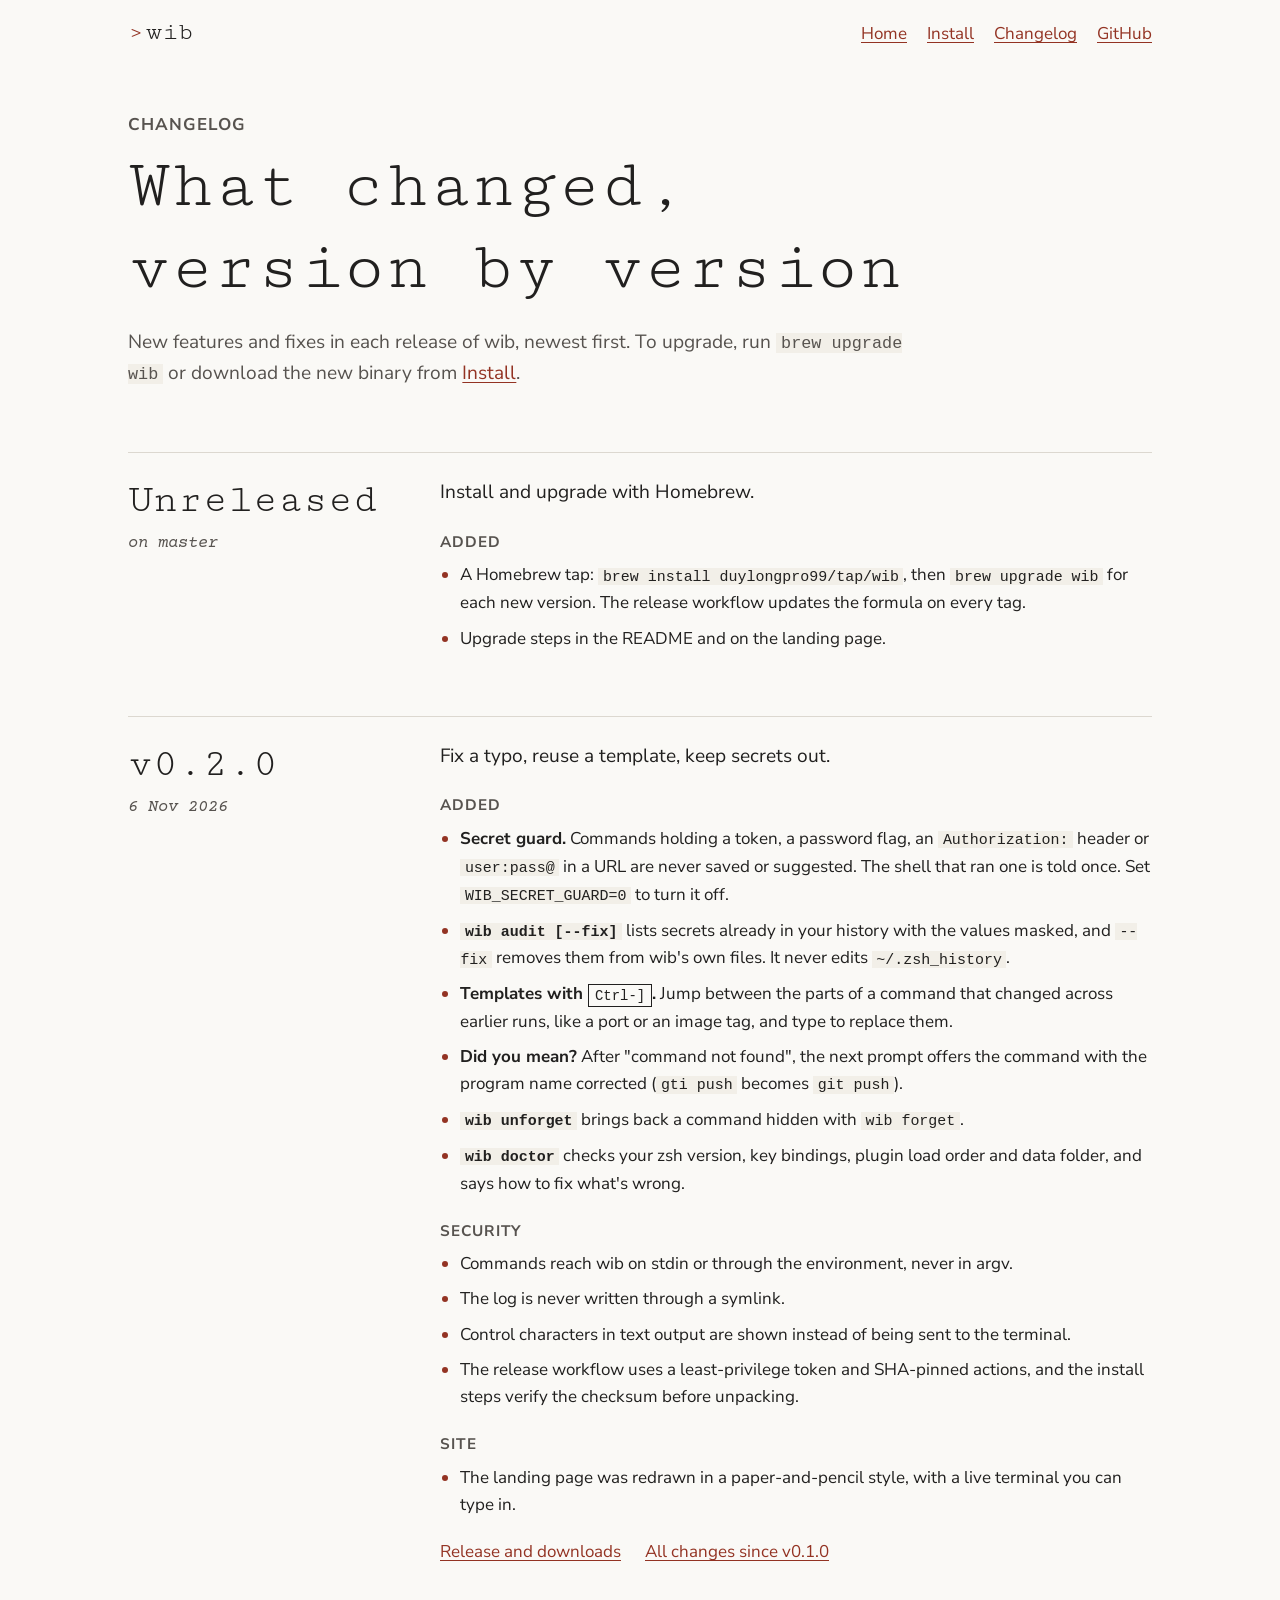
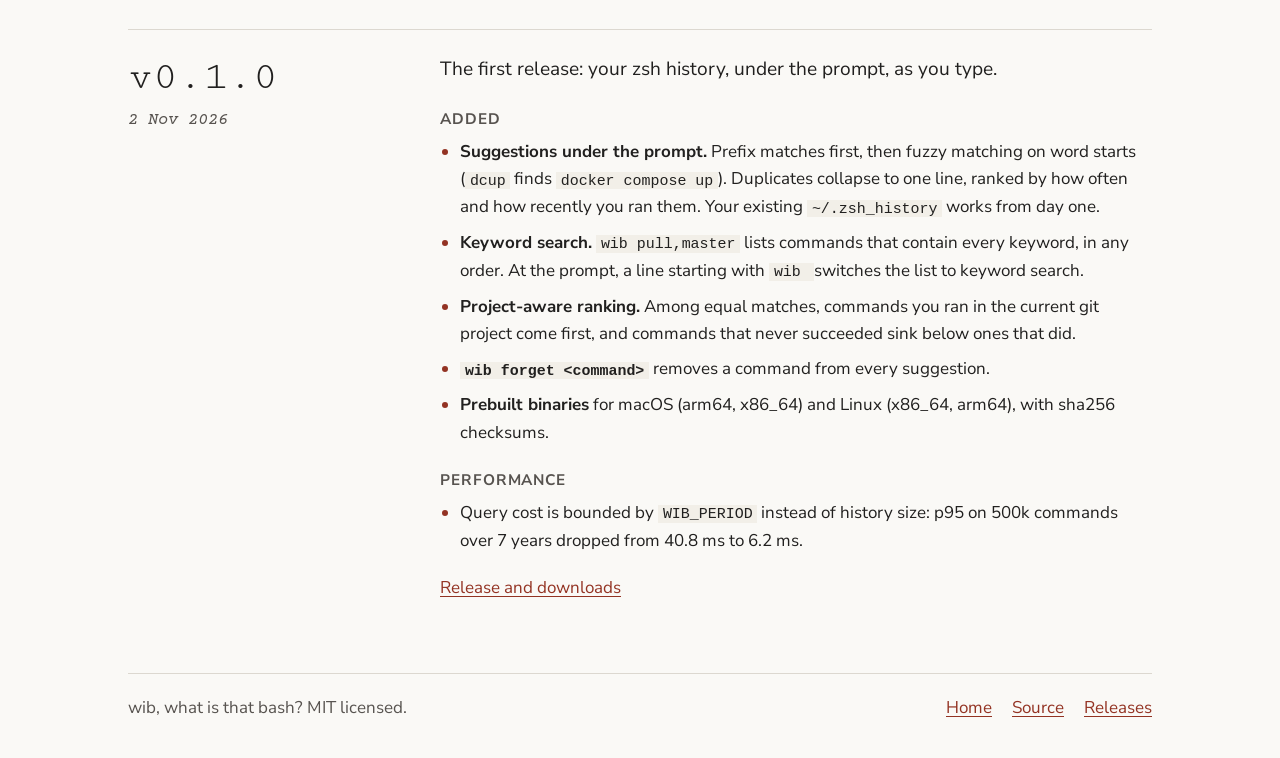
==== site/changelog.html @ 4a357ebd "feat(site): add a changelog page linked from the landing page - site/changelog.html lists the change" ====
<!doctype html>
<html lang="en">
<head>
<meta charset="utf-8">
<meta name="viewport" content="width=device-width, initial-scale=1">
<title>wib · changelog</title>
<meta name="description" content="What changed in each version of wib, the zsh history suggester.">
<meta name="theme-color" content="#faf9f6">
<link rel="icon" href="data:image/svg+xml,%3Csvg xmlns='http://www.w3.org/2000/svg' viewBox='0 0 32 32'%3E%3Crect width='32' height='32' fill='%23faf9f6'/%3E%3Cpath d='M8 11l6 5-6 5' stroke='%2321201f' stroke-width='2.6' fill='none' stroke-linecap='round' stroke-linejoin='round'/%3E%3Cpath d='M17 22h7' stroke='%23933323' stroke-width='2.6' stroke-linecap='round'/%3E%3C/svg%3E">
<link rel="preconnect" href="https://fonts.googleapis.com">
<link rel="preconnect" href="https://fonts.gstatic.com" crossorigin>
<link rel="stylesheet" href="https://fonts.googleapis.com/css2?family=Courier+Prime:ital,wght@1,400&family=Cutive+Mono&family=Nunito+Sans:wght@400;700&display=swap">
<style>
/* Same paper-pencil tokens as index.html */
:root {
  --paper: #faf9f6;
  --ink: #21201f;
  --ink-2: #57534f;
  --red: #933323;
  --rule: #dcd8d0;
  --code: #f2efe8;
  --serif: "Cutive Mono", "Iowan Old Style", Georgia, serif;
  --italic: "Courier Prime", "Iowan Old Style", Georgia, serif;
  --sans: "Nunito Sans", "Avenir Next", "Segoe UI", system-ui, sans-serif;
  --mono: ui-monospace, "SF Mono", Menlo, Consolas, monospace;
  --gutter: clamp(16px, 4vw, 48px);
  --measure: 46rem;
  color-scheme: light;
}
* { box-sizing: border-box; border-radius: 0; }
html { background: var(--paper); color: var(--ink); font: 400 1.0625rem/1.6 var(--sans); -webkit-text-size-adjust: 100%; }
body { margin: 0; background: var(--paper); }
main { max-width: 1120px; margin: 0 auto; padding: 24px var(--gutter) 72px; }
h1, h2, h3 { font-family: var(--serif); font-weight: 400; line-height: 1.15; margin: 0; }
p { margin: 0; text-wrap: pretty; }
a { color: var(--red); text-underline-offset: 0.18em; text-decoration-thickness: 1px; }
a:hover { text-decoration-thickness: 2px; }
a:focus-visible { outline: 2px solid var(--red); outline-offset: 3px; }
code { font-family: var(--mono); font-size: 0.88em; background: var(--code); padding: 0.05em 0.3em; overflow-wrap: anywhere; }
kbd { font: 0.82em/1 var(--mono); padding: 0.2em 0.4em; border: 1px solid var(--ink); background: var(--paper); white-space: nowrap; }
::selection { background: #ead9cf; }

.mast { max-width: 1120px; margin: 0 auto; padding: 20px var(--gutter) 0; display: flex; align-items: baseline; justify-content: space-between; gap: 16px; flex-wrap: wrap; }
.brand { font: 1.5rem/1 var(--serif); color: var(--ink); text-decoration: none; }
.brand b { font-weight: 400; color: var(--red); margin-right: 2px; }
.mast ul { list-style: none; margin: 0; padding: 0; display: flex; gap: 20px; flex-wrap: wrap; }

.top { max-width: var(--measure); margin-top: 40px; }
.kicker { font-weight: 700; letter-spacing: 0.06em; color: var(--ink-2); }
.top h1 { margin-top: 6px; font-size: clamp(2.4rem, 7vw, 4.2rem); }
.lede { margin-top: 18px; color: var(--ink-2); font-size: 1.125rem; }

/* One ruled block per release: version and date on the left, changes on the right */
.release { margin-top: 64px; padding-top: 24px; border-top: 1px solid var(--rule); display: grid; grid-template-columns: minmax(0, 16rem) minmax(0, var(--measure)); gap: 12px 40px; }
.release header h2 { font-size: clamp(1.8rem, 4vw, 2.4rem); }
.release header h2 a { color: inherit; text-decoration: none; }
.release header h2 a:hover { text-decoration: underline; }
.release time, .release .tag { display: block; margin-top: 6px; font-family: var(--italic); font-style: italic; color: var(--ink-2); }
.release .summary { font-size: 1.125rem; }
.release h3 { margin-top: 24px; font: 700 0.9rem/1.4 var(--sans); letter-spacing: 0.06em; color: var(--ink-2); text-transform: uppercase; }
.release ul { margin: 8px 0 0; padding-left: 1.2em; }
.release li { margin-top: 8px; }
.release li::marker { color: var(--red); }
.release .links { margin-top: 20px; display: flex; gap: 8px 24px; flex-wrap: wrap; }
@media (max-width: 720px) { .release { grid-template-columns: minmax(0, 1fr); margin-top: 48px; } }

.foot { max-width: 1120px; margin: 0 auto; padding: 0 var(--gutter) 48px; }
.foot > div { padding-top: 20px; border-top: 1px solid var(--rule); color: var(--ink-2); display: flex; justify-content: space-between; gap: 12px 24px; flex-wrap: wrap; }
.foot ul { list-style: none; margin: 0; padding: 0; display: flex; gap: 20px; flex-wrap: wrap; }
</style>
</head>
<body>
<header class="mast">
  <a class="brand" href="index.html" aria-label="wib home"><b>›</b>wib</a>
  <nav aria-label="Main">
    <ul>
      <li><a href="index.html">Home</a></li>
      <li><a href="index.html#install">Install</a></li>
      <li><a href="changelog.html" aria-current="page">Changelog</a></li>
      <li><a href="https://github.com/duylongpro99/wuts-that-bash">GitHub</a></li>
    </ul>
  </nav>
</header>

<main id="top">
  <header class="top">
    <p class="kicker">CHANGELOG</p>
    <h1>What changed, version by version</h1>
    <p class="lede">New features and fixes in each release of wib, newest first. To upgrade, run <code>brew upgrade wib</code> or download the new binary from <a href="index.html#install">Install</a>.</p>
  </header>

  <!-- New release: copy one <section class="release"> block, put it first, and keep the id as v<version>. -->

  <section class="release" id="unreleased" aria-labelledby="h-unreleased">
    <header>
      <h2 id="h-unreleased"><a href="#unreleased">Unreleased</a></h2>
      <span class="tag">on master</span>
    </header>
    <div>
      <p class="summary">Install and upgrade with Homebrew.</p>
      <h3>Added</h3>
      <ul>
        <li>A Homebrew tap: <code>brew install duylongpro99/tap/wib</code>, then <code>brew upgrade wib</code> for each new version. The release workflow updates the formula on every tag.</li>
        <li>Upgrade steps in the README and on the landing page.</li>
      </ul>
    </div>
  </section>

  <section class="release" id="v0.2.0" aria-labelledby="h-v020">
    <header>
      <h2 id="h-v020"><a href="#v0.2.0">v0.2.0</a></h2>
      <time datetime="2026-11-06">6 Nov 2026</time>
    </header>
    <div>
      <p class="summary">Fix a typo, reuse a template, keep secrets out.</p>
      <h3>Added</h3>
      <ul>
        <li><b>Secret guard.</b> Commands holding a token, a password flag, an <code>Authorization:</code> header or <code>user:pass@</code> in a URL are never saved or suggested. The shell that ran one is told once. Set <code>WIB_SECRET_GUARD=0</code> to turn it off.</li>
        <li><b><code>wib audit [--fix]</code></b> lists secrets already in your history with the values masked, and <code>--fix</code> removes them from wib's own files. It never edits <code>~/.zsh_history</code>.</li>
        <li><b>Templates with <kbd>Ctrl-]</kbd>.</b> Jump between the parts of a command that changed across earlier runs, like a port or an image tag, and type to replace them.</li>
        <li><b>Did you mean?</b> After "command not found", the next prompt offers the command with the program name corrected (<code>gti push</code> becomes <code>git push</code>).</li>
        <li><b><code>wib unforget</code></b> brings back a command hidden with <code>wib forget</code>.</li>
        <li><b><code>wib doctor</code></b> checks your zsh version, key bindings, plugin load order and data folder, and says how to fix what's wrong.</li>
      </ul>
      <h3>Security</h3>
      <ul>
        <li>Commands reach wib on stdin or through the environment, never in argv.</li>
        <li>The log is never written through a symlink.</li>
        <li>Control characters in text output are shown instead of being sent to the terminal.</li>
        <li>The release workflow uses a least-privilege token and SHA-pinned actions, and the install steps verify the checksum before unpacking.</li>
      </ul>
      <h3>Site</h3>
      <ul>
        <li>The landing page was redrawn in a paper-and-pencil style, with a live terminal you can type in.</li>
      </ul>
      <p class="links">
        <a href="https://github.com/duylongpro99/wuts-that-bash/releases/tag/v0.2.0">Release and downloads</a>
        <a href="https://github.com/duylongpro99/wuts-that-bash/compare/v0.1.0...v0.2.0">All changes since v0.1.0</a>
      </p>
    </div>
  </section>

  <section class="release" id="v0.1.0" aria-labelledby="h-v010">
    <header>
      <h2 id="h-v010"><a href="#v0.1.0">v0.1.0</a></h2>
      <time datetime="2026-11-02">2 Nov 2026</time>
    </header>
    <div>
      <p class="summary">The first release: your zsh history, under the prompt, as you type.</p>
      <h3>Added</h3>
      <ul>
        <li><b>Suggestions under the prompt.</b> Prefix matches first, then fuzzy matching on word starts (<code>dcup</code> finds <code>docker compose up</code>). Duplicates collapse to one line, ranked by how often and how recently you ran them. Your existing <code>~/.zsh_history</code> works from day one.</li>
        <li><b>Keyword search.</b> <code>wib pull,master</code> lists commands that contain every keyword, in any order. At the prompt, a line starting with <code>wib </code> switches the list to keyword search.</li>
        <li><b>Project-aware ranking.</b> Among equal matches, commands you ran in the current git project come first, and commands that never succeeded sink below ones that did.</li>
        <li><b><code>wib forget &lt;command&gt;</code></b> removes a command from every suggestion.</li>
        <li><b>Prebuilt binaries</b> for macOS (arm64, x86_64) and Linux (x86_64, arm64), with sha256 checksums.</li>
      </ul>
      <h3>Performance</h3>
      <ul>
        <li>Query cost is bounded by <code>WIB_PERIOD</code> instead of history size: p95 on 500k commands over 7 years dropped from 40.8 ms to 6.2 ms.</li>
      </ul>
      <p class="links">
        <a href="https://github.com/duylongpro99/wuts-that-bash/releases/tag/v0.1.0">Release and downloads</a>
      </p>
    </div>
  </section>
</main>

<footer class="foot">
  <div>
    <span>wib, what is that bash? MIT licensed.</span>
    <ul>
      <li><a href="index.html">Home</a></li>
      <li><a href="https://github.com/duylongpro99/wuts-that-bash">Source</a></li>
      <li><a href="https://github.com/duylongpro99/wuts-that-bash/releases">Releases</a></li>
    </ul>
  </div>
</footer>
</body>
</html>
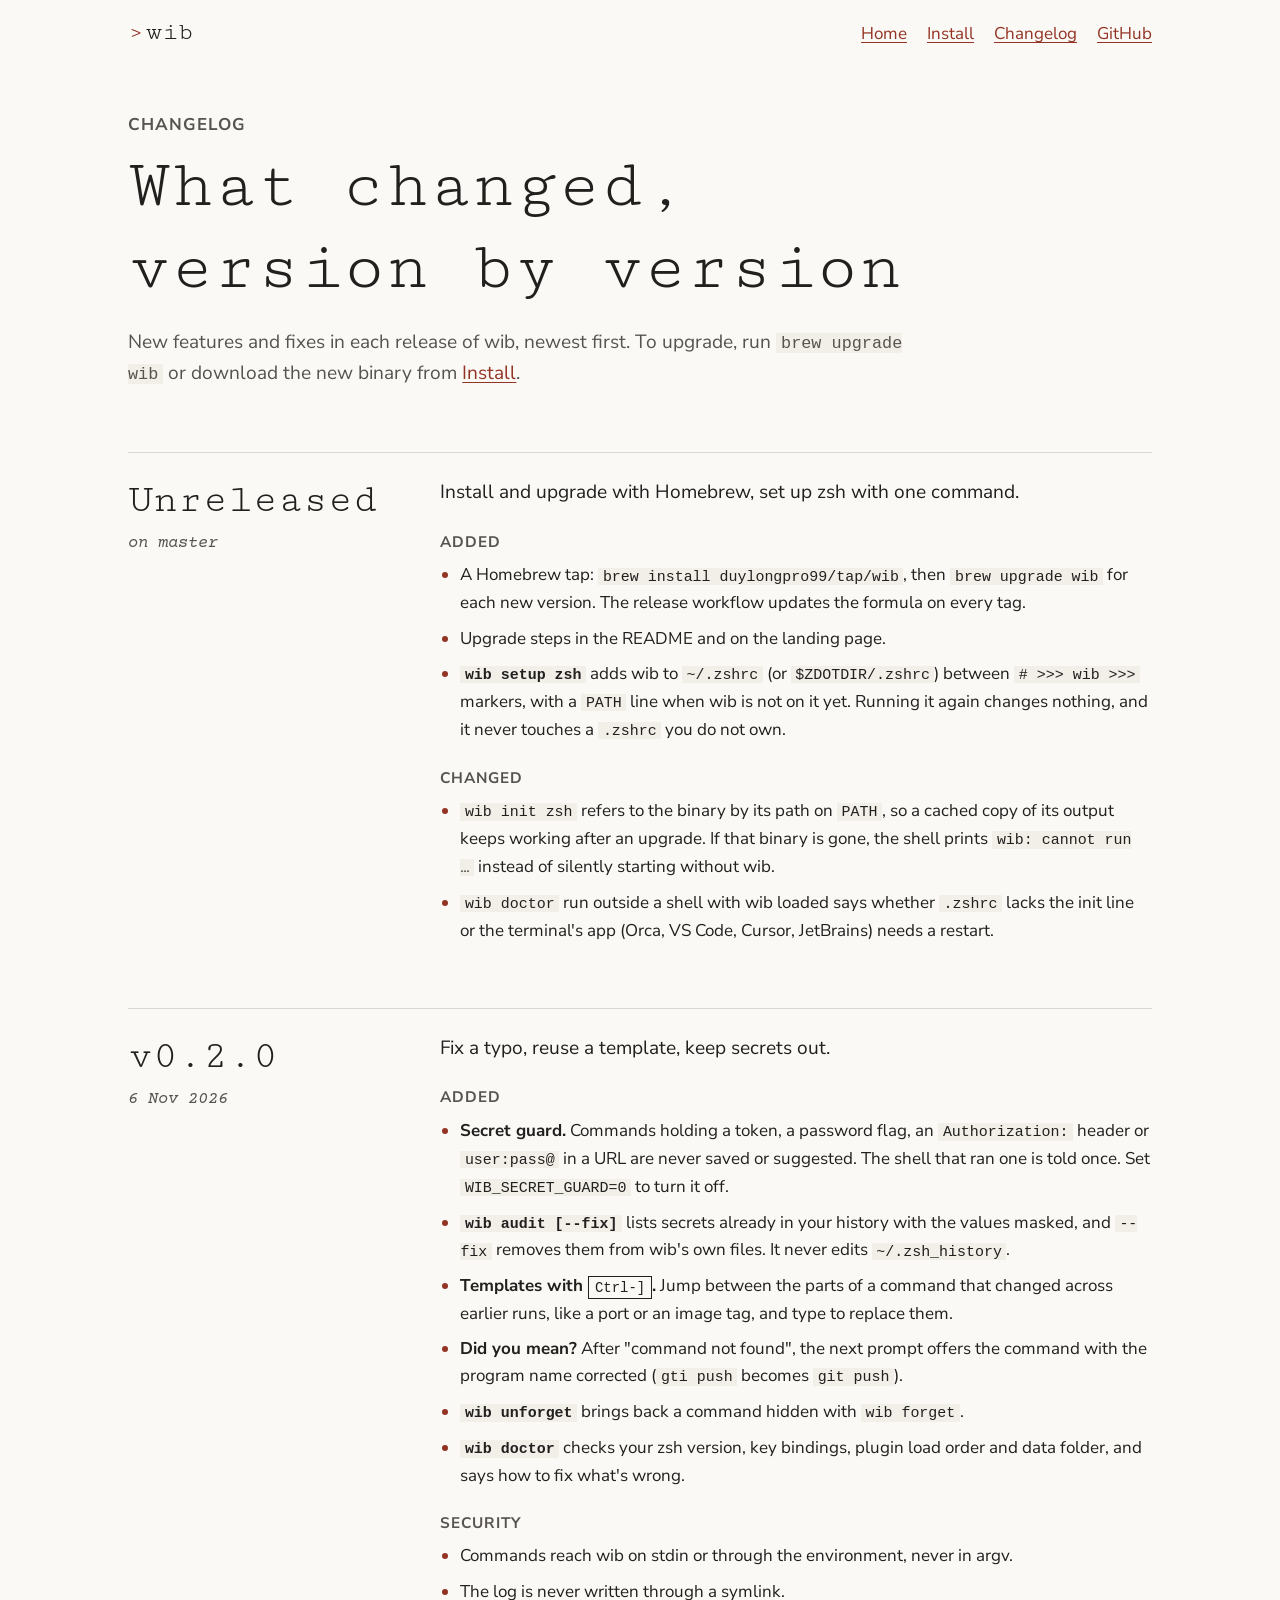
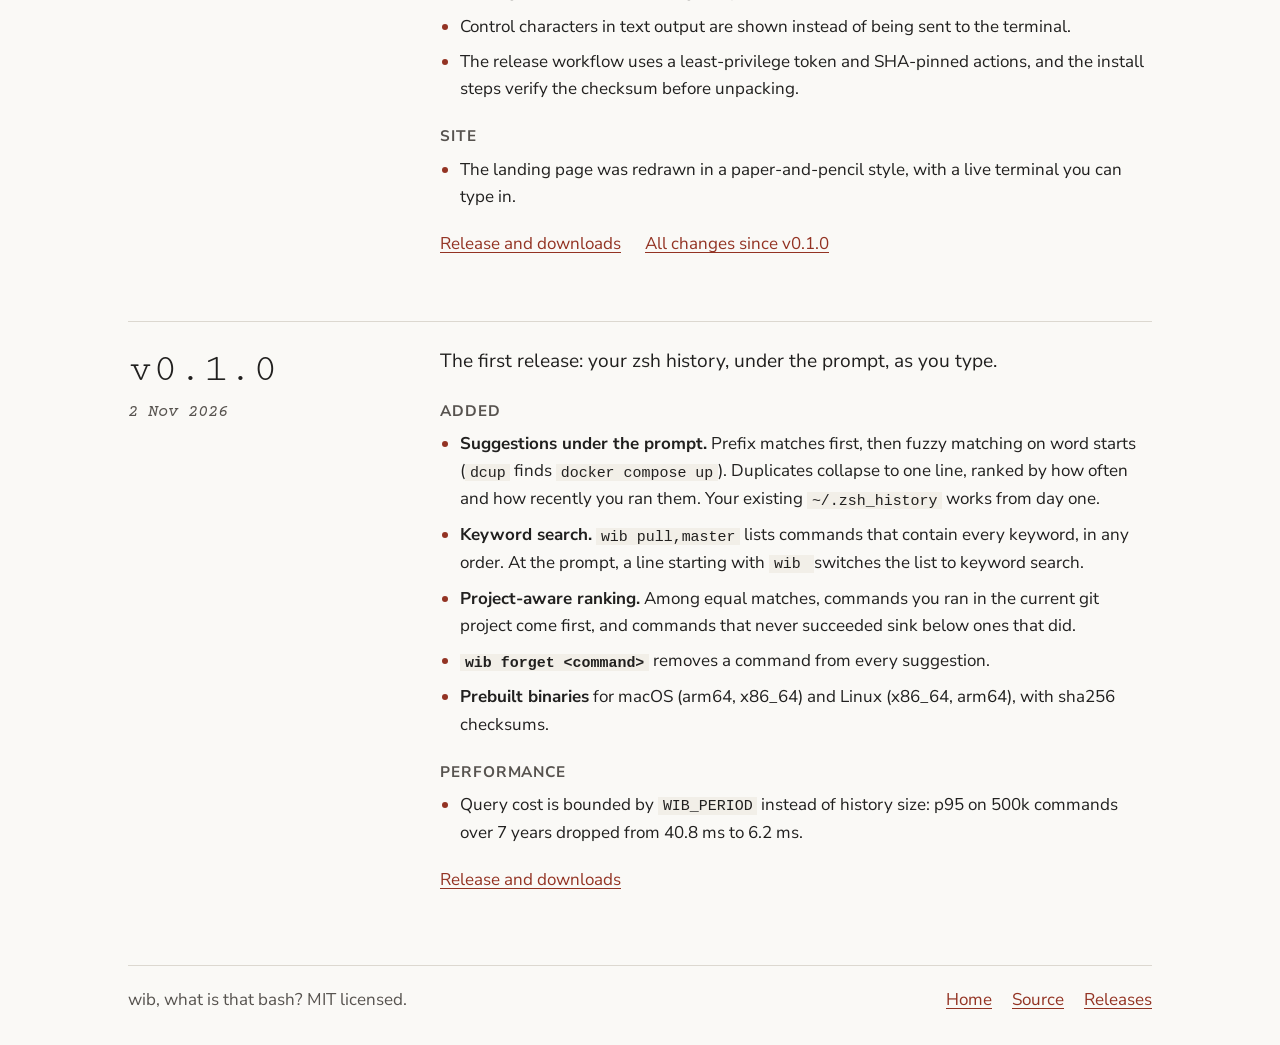
==== commit 08ade6e0: "feat(setup): add wib setup zsh and report a shell that has not loaded wib - wib setup zsh appends a " ====
--- a/site/changelog.html
+++ b/site/changelog.html
@@ -97,11 +97,17 @@
       <span class="tag">on master</span>
     </header>
     <div>
-      <p class="summary">Install and upgrade with Homebrew.</p>
+      <p class="summary">Install and upgrade with Homebrew, set up zsh with one command.</p>
       <h3>Added</h3>
       <ul>
         <li>A Homebrew tap: <code>brew install duylongpro99/tap/wib</code>, then <code>brew upgrade wib</code> for each new version. The release workflow updates the formula on every tag.</li>
         <li>Upgrade steps in the README and on the landing page.</li>
+        <li><b><code>wib setup zsh</code></b> adds wib to <code>~/.zshrc</code> (or <code>$ZDOTDIR/.zshrc</code>) between <code># &gt;&gt;&gt; wib &gt;&gt;&gt;</code> markers, with a <code>PATH</code> line when wib is not on it yet. Running it again changes nothing, and it never touches a <code>.zshrc</code> you do not own.</li>
+      </ul>
+      <h3>Changed</h3>
+      <ul>
+        <li><code>wib init zsh</code> refers to the binary by its path on <code>PATH</code>, so a cached copy of its output keeps working after an upgrade. If that binary is gone, the shell prints <code>wib: cannot run …</code> instead of silently starting without wib.</li>
+        <li><code>wib doctor</code> run outside a shell with wib loaded says whether <code>.zshrc</code> lacks the init line or the terminal's app (Orca, VS Code, Cursor, JetBrains) needs a restart.</li>
       </ul>
     </div>
   </section>
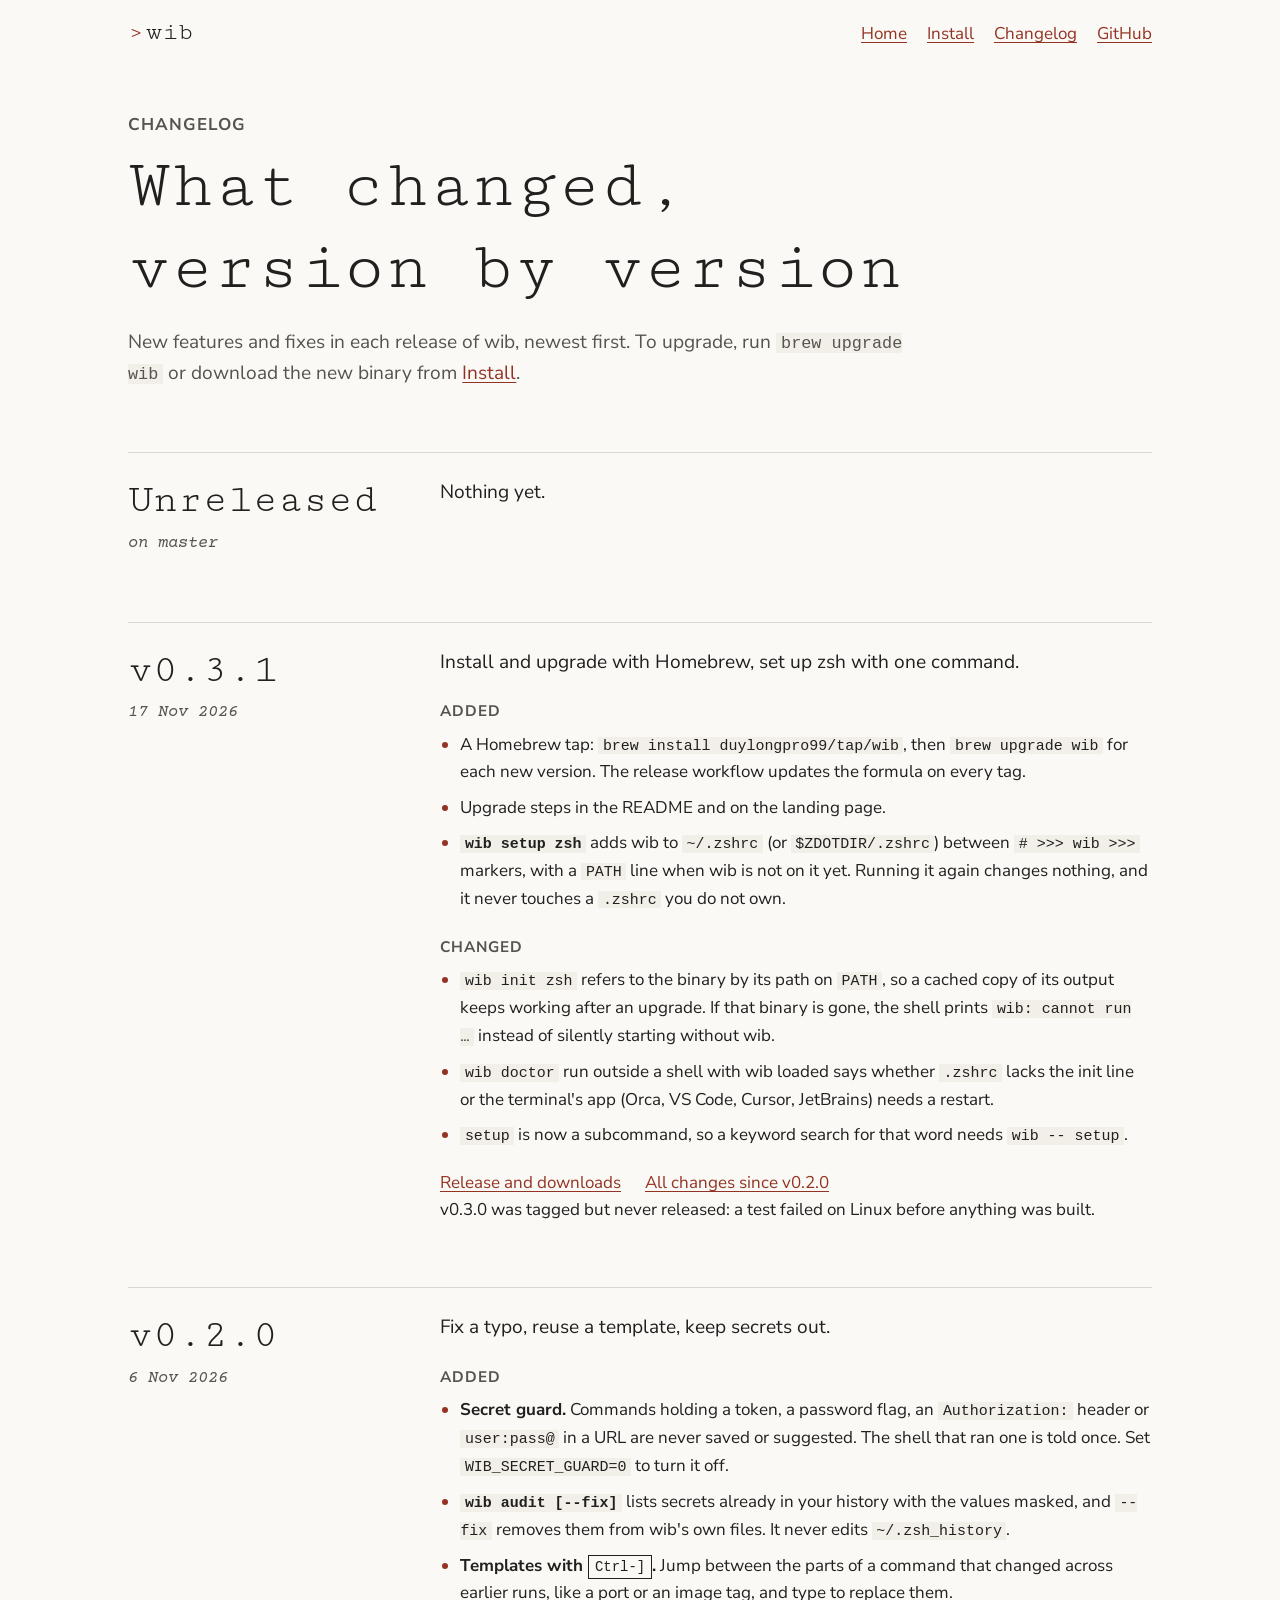
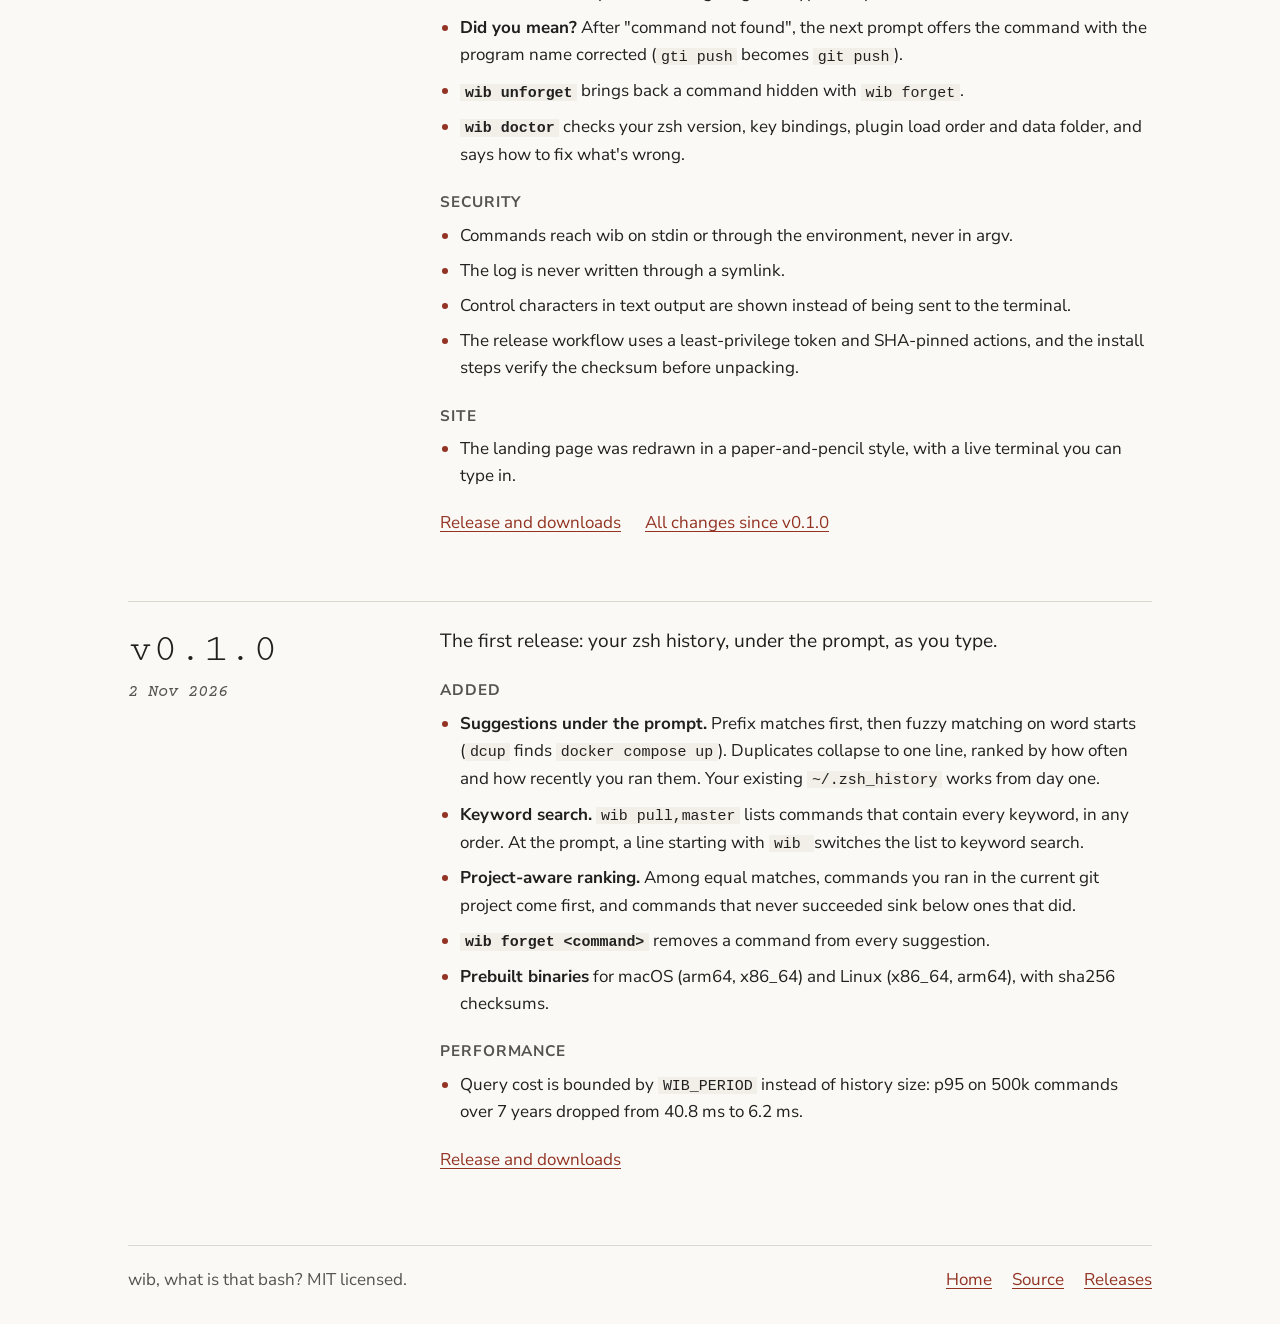
==== commit 18613331: "docs(site): link release v0.3.1 Co-Authored-By: Claude Opus 5.5 <noreply@anthropic.com>" ====
--- a/site/changelog.html
+++ b/site/changelog.html
@@ -97,6 +97,16 @@
       <span class="tag">on master</span>
     </header>
     <div>
+      <p class="summary">Nothing yet.</p>
+    </div>
+  </section>
+
+  <section class="release" id="v0.3.1" aria-labelledby="h-v031">
+    <header>
+      <h2 id="h-v031"><a href="#v0.3.1">v0.3.1</a></h2>
+      <time datetime="2026-11-17">17 Nov 2026</time>
+    </header>
+    <div>
       <p class="summary">Install and upgrade with Homebrew, set up zsh with one command.</p>
       <h3>Added</h3>
       <ul>
@@ -108,7 +118,13 @@
       <ul>
         <li><code>wib init zsh</code> refers to the binary by its path on <code>PATH</code>, so a cached copy of its output keeps working after an upgrade. If that binary is gone, the shell prints <code>wib: cannot run …</code> instead of silently starting without wib.</li>
         <li><code>wib doctor</code> run outside a shell with wib loaded says whether <code>.zshrc</code> lacks the init line or the terminal's app (Orca, VS Code, Cursor, JetBrains) needs a restart.</li>
-      </ul>
+        <li><code>setup</code> is now a subcommand, so a keyword search for that word needs <code>wib -- setup</code>.</li>
+      </ul>
+      <p class="links">
+        <a href="https://github.com/duylongpro99/wuts-that-bash/releases/tag/v0.3.1">Release and downloads</a>
+        <a href="https://github.com/duylongpro99/wuts-that-bash/compare/v0.2.0...v0.3.1">All changes since v0.2.0</a>
+      </p>
+      <p>v0.3.0 was tagged but never released: a test failed on Linux before anything was built.</p>
     </div>
   </section>
 
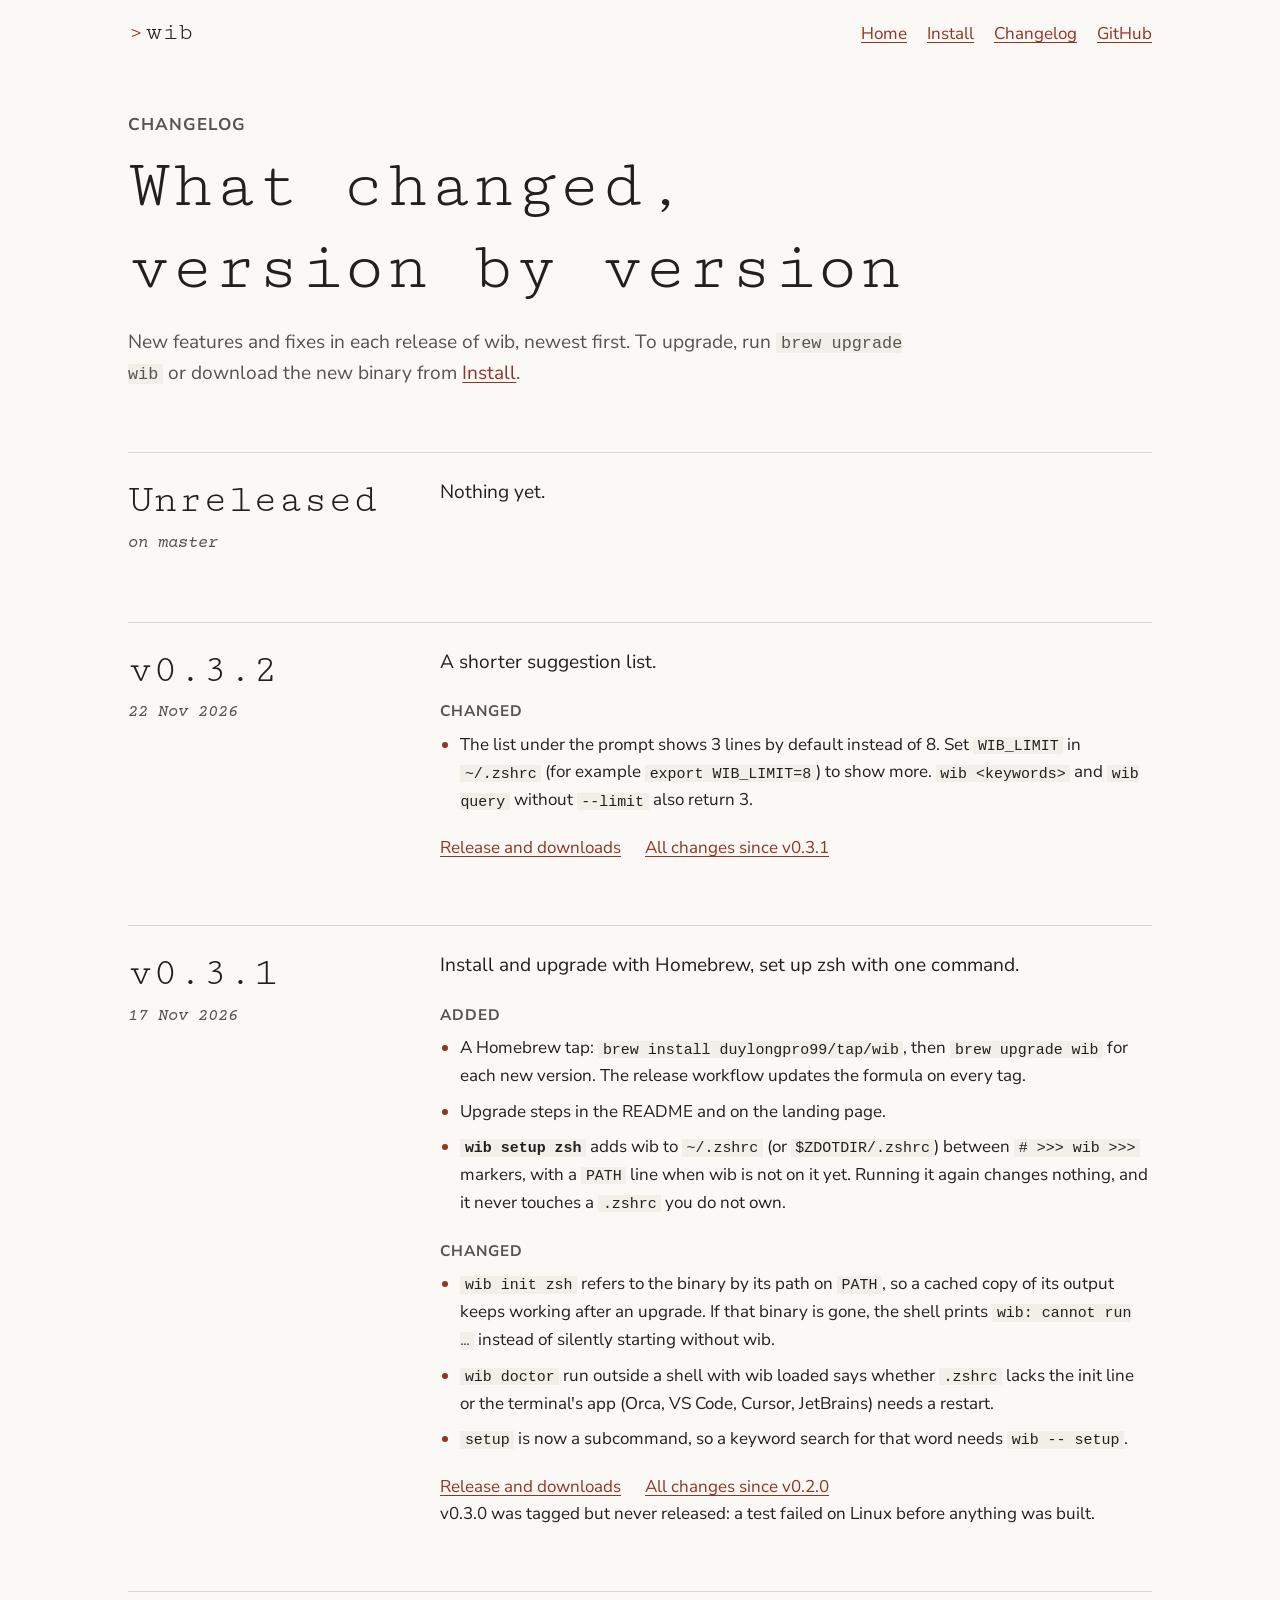
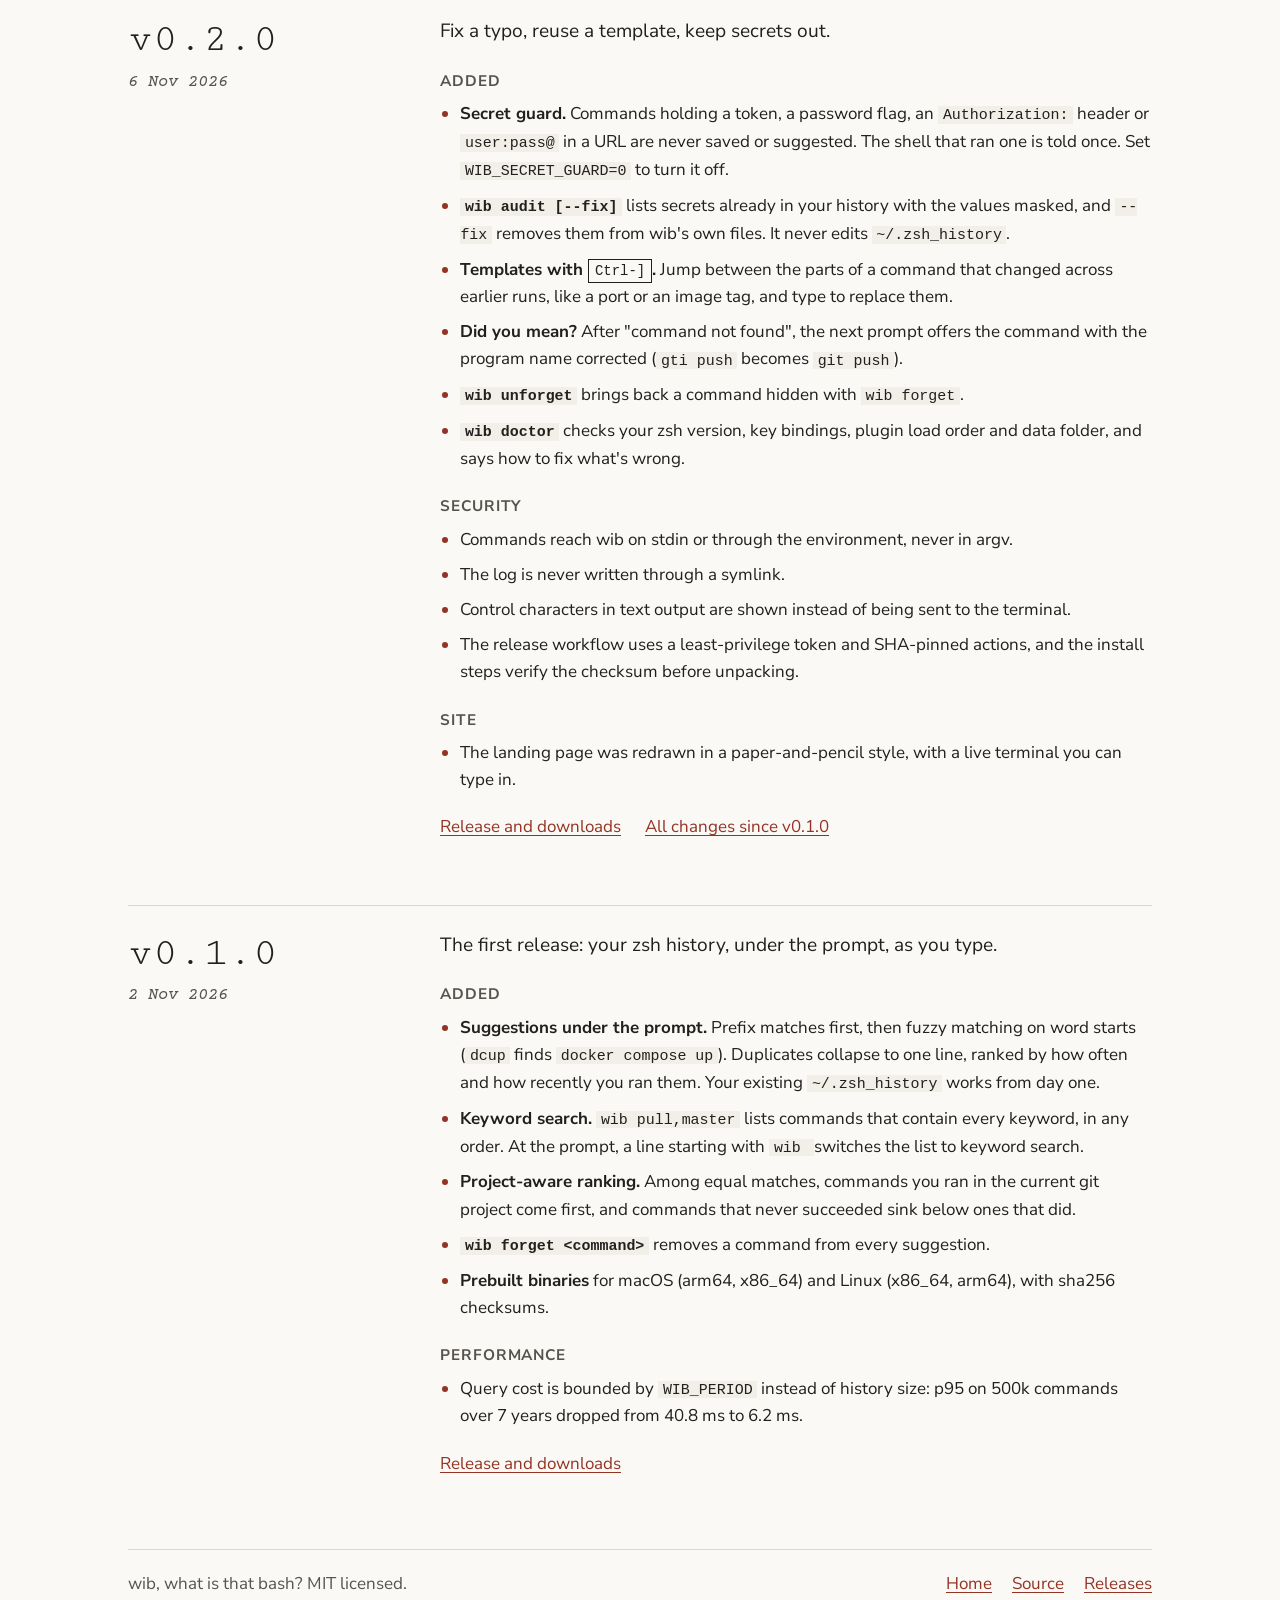
==== commit d5ee87e3: "docs(site): link release v0.3.2 Co-Authored-By: Claude Opus 5.5 <noreply@anthropic.com>" ====
--- a/site/changelog.html
+++ b/site/changelog.html
@@ -101,6 +101,24 @@
     </div>
   </section>
 
+  <section class="release" id="v0.3.2" aria-labelledby="h-v032">
+    <header>
+      <h2 id="h-v032"><a href="#v0.3.2">v0.3.2</a></h2>
+      <time datetime="2026-11-22">22 Nov 2026</time>
+    </header>
+    <div>
+      <p class="summary">A shorter suggestion list.</p>
+      <h3>Changed</h3>
+      <ul>
+        <li>The list under the prompt shows 3 lines by default instead of 8. Set <code>WIB_LIMIT</code> in <code>~/.zshrc</code> (for example <code>export WIB_LIMIT=8</code>) to show more. <code>wib &lt;keywords&gt;</code> and <code>wib query</code> without <code>--limit</code> also return 3.</li>
+      </ul>
+      <p class="links">
+        <a href="https://github.com/duylongpro99/wuts-that-bash/releases/tag/v0.3.2">Release and downloads</a>
+        <a href="https://github.com/duylongpro99/wuts-that-bash/compare/v0.3.1...v0.3.2">All changes since v0.3.1</a>
+      </p>
+    </div>
+  </section>
+
   <section class="release" id="v0.3.1" aria-labelledby="h-v031">
     <header>
       <h2 id="h-v031"><a href="#v0.3.1">v0.3.1</a></h2>
